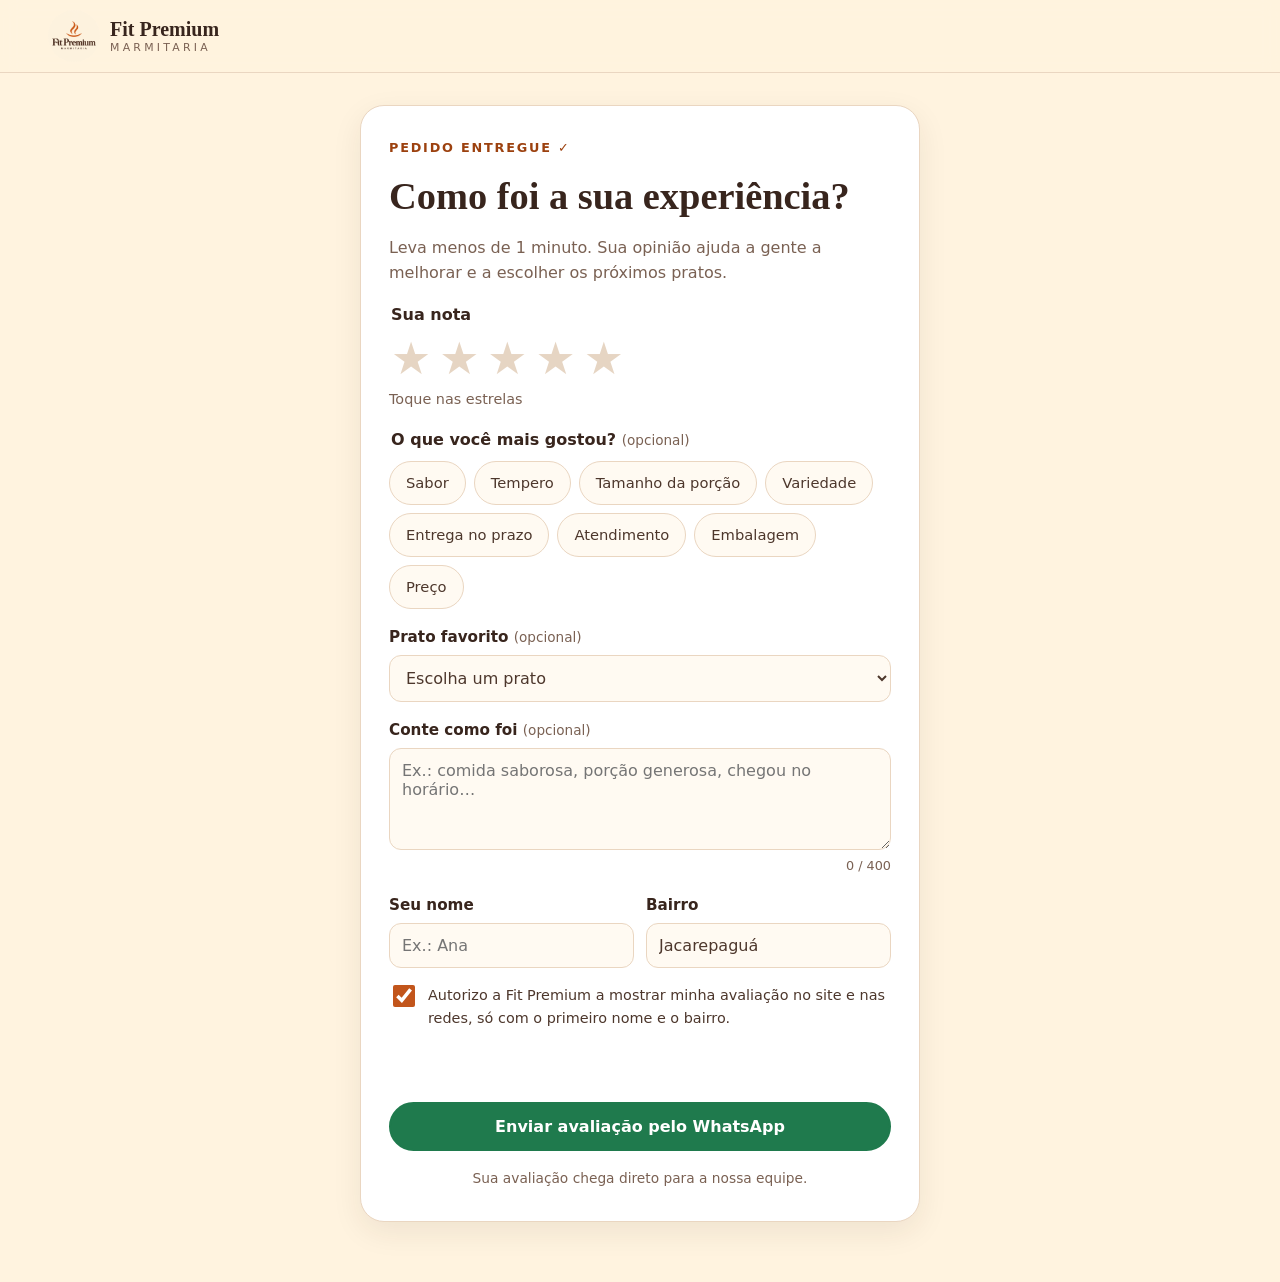
==== avaliar.html @ d8d344cd "Página de avaliação pós-entrega, seção de depoimentos e moqueca de peixe Co-Authored-By: Claude Opus" ====
<!doctype html>
<html lang="pt-BR">
<head>
  <meta charset="utf-8">
  <meta http-equiv="Content-Security-Policy" content="default-src 'self'; script-src 'self'; style-src 'self' https://fonts.googleapis.com; font-src https://fonts.gstatic.com; img-src 'self' data:; connect-src 'self'; object-src 'none'; base-uri 'self'; form-action 'self'">
  <meta name="referrer" content="strict-origin-when-cross-origin">
  <meta name="viewport" content="width=device-width, initial-scale=1, viewport-fit=cover">
  <meta name="robots" content="noindex">
  <title>Avalie seu pedido · Fit Premium</title>
  <meta name="description" content="Conte para a Fit Premium como foi o seu pedido.">
  <link rel="icon" href="logo-fit-premium.png">
  <meta property="og:title" content="Como foi o seu pedido Fit Premium?">
  <meta property="og:description" content="Leva menos de 1 minuto. Sua opinião ajuda a gente a melhorar.">
  <meta property="og:image" content="https://fitpremium.onrender.com/compartilhar.jpg">
  <meta name="theme-color" content="#fff3df">
  <link rel="preconnect" href="https://fonts.googleapis.com">
  <link rel="preconnect" href="https://fonts.gstatic.com" crossorigin>
  <link href="https://fonts.googleapis.com/css2?family=Fraunces:opsz,wght@9..144,500;9..144,700&family=DM+Sans:wght@400;500;700&display=swap" rel="stylesheet">
  <link rel="stylesheet" href="estilo.css">
</head>
<body class="pagina-avaliar">
  <header class="topo">
    <a href="./" class="marca" aria-label="Fit Premium — site">
      <img src="logo-fit-premium.png" alt="" width="52" height="52">
      <span>Fit Premium<small>Marmitaria</small></span>
    </a>
  </header>

  <main class="avaliar">
    <form id="form-avaliar" class="avaliar-card" novalidate>
      <p class="selo">Pedido entregue ✓</p>
      <h1>Como foi a sua experiência?</h1>
      <p class="lead">Leva menos de 1 minuto. Sua opinião ajuda a gente a melhorar e a escolher os próximos pratos.</p>

      <fieldset class="estrelas" id="estrelas">
        <legend>Sua nota</legend>
        <div class="estrelas-linha">
          <input type="radio" name="nota" id="n5" value="5"><label for="n5" title="Excelente">★</label>
          <input type="radio" name="nota" id="n4" value="4"><label for="n4" title="Muito bom">★</label>
          <input type="radio" name="nota" id="n3" value="3"><label for="n3" title="Bom">★</label>
          <input type="radio" name="nota" id="n2" value="2"><label for="n2" title="Ruim">★</label>
          <input type="radio" name="nota" id="n1" value="1"><label for="n1" title="Muito ruim">★</label>
        </div>
        <p class="nota-texto" id="nota-texto" aria-live="polite">Toque nas estrelas</p>
      </fieldset>

      <fieldset class="aspectos">
        <legend>O que você mais gostou? <span>(opcional)</span></legend>
        <div class="chips" id="aspectos"></div>
      </fieldset>

      <label><span>Prato favorito <span class="opcional">(opcional)</span></span>
        <select name="prato" id="sel-prato"><option value="">Escolha um prato</option></select>
      </label>

      <label><span>Conte como foi <span class="opcional">(opcional)</span></span>
        <textarea name="comentario" rows="4" maxlength="400" placeholder="Ex.: comida saborosa, porção generosa, chegou no horário…"></textarea>
        <small class="contador-texto" id="contador-texto">0 / 400</small>
      </label>

      <div class="duas">
        <label>Seu nome<input name="nome" maxlength="40" autocomplete="given-name" placeholder="Ex.: Ana"></label>
        <label>Bairro<input name="bairro" maxlength="40" value="Jacarepaguá"></label>
      </div>

      <label class="check"><input type="checkbox" name="autoriza" checked> Autorizo a Fit Premium a mostrar minha avaliação no site e nas redes, só com o primeiro nome e o bairro.</label>

      <p class="aviso" id="aviso-avaliar" aria-live="polite"></p>
      <button class="btn btn-bloco btn-whats" type="submit">Enviar avaliação pelo WhatsApp</button>
      <p class="pequeno centro">Sua avaliação chega direto para a nossa equipe.</p>
    </form>

    <section class="avaliar-card obrigado" id="obrigado" hidden>
      <p class="selo">Muito obrigado!</p>
      <h1>Sua avaliação foi preparada 💚</h1>
      <p class="lead">Confira se o WhatsApp abriu com a mensagem e toque em <strong>enviar</strong>.</p>
      <div id="obrigado-extra"></div>
      <a class="btn btn-contorno btn-bloco" href="./#montar">Montar meu próximo combo</a>
    </section>
  </main>

  <script src="dados.js"></script>
  <script src="avaliar.js"></script>
</body>
</html>
---- estilo.css ----
:root {
  --creme: #fff3df;
  --creme-claro: #fffaf2;
  --laranja: #c2551b;
  --laranja-escuro: #9c410f;
  --marrom: #38251d;
  --texto: #4d372c;
  --suave: #7a6153;
  --linha: #ead6c1;
  --branco: #fff;
  --verde: #1f7a4d;
  --raio: 18px;
  --sombra: 0 10px 30px rgba(56, 37, 29, .08);
  --serif: 'Fraunces', Georgia, serif;
  --sans: 'DM Sans', system-ui, sans-serif;
}

* { box-sizing: border-box; }
[hidden] { display: none !important; }
html { scroll-behavior: smooth; scroll-padding-top: 84px; }
body { -webkit-text-size-adjust: 100%; margin: 0; background: var(--creme-claro); color: var(--texto); font: 16px/1.6 var(--sans); }
img { max-width: 100%; height: auto; }
a { color: var(--laranja-escuro); }
h1, h2, h3 { font-family: var(--serif); color: var(--marrom); line-height: 1.15; margin: 0 0 .5em; }
h1 { font-size: clamp(2.4rem, 6vw, 4.2rem); }
h2 { font-size: clamp(1.8rem, 4vw, 2.6rem); }
h3 { font-size: 1.3rem; }
.pequeno { font-size: .86rem; color: var(--suave); }

/* Botões */
.btn { display: inline-flex; align-items: center; justify-content: center; gap: 8px; background: var(--laranja); color: #fff; border: 2px solid var(--laranja); padding: 13px 26px; border-radius: 999px; font: 700 1rem var(--sans); text-decoration: none; cursor: pointer; transition: background .2s, transform .1s; }
.btn:hover { background: var(--laranja-escuro); border-color: var(--laranja-escuro); }
.btn:active { transform: scale(.98); }
.btn:disabled { background: #d8c6b6; border-color: #d8c6b6; cursor: not-allowed; }
.btn-contorno { background: transparent; color: var(--marrom); border-color: var(--marrom); }
.btn-contorno:hover { background: var(--marrom); color: #fff; border-color: var(--marrom); }
.btn-pequeno { padding: 8px 18px; font-size: .92rem; }
.btn-bloco { width: 100%; }
.btn-whats { background: var(--verde); border-color: var(--verde); }
.btn-whats:hover { background: #17603c; border-color: #17603c; }
:focus-visible { outline: 3px solid var(--laranja); outline-offset: 2px; }

/* Topo */
.topo { position: sticky; top: 0; z-index: 20; display: flex; align-items: center; justify-content: space-between; gap: 16px; padding: 10px clamp(16px, 4vw, 48px); background: rgba(255, 243, 223, .94); backdrop-filter: blur(8px); border-bottom: 1px solid var(--linha); }
.marca { display: flex; align-items: center; gap: 10px; text-decoration: none; color: var(--marrom); font: 700 1.25rem var(--serif); }
.marca img { width: 52px; height: 52px; border-radius: 50%; object-fit: cover; }
.marca small { display: block; font: 500 .68rem var(--sans); letter-spacing: .3em; text-transform: uppercase; color: var(--suave); }
.topo nav { display: flex; align-items: center; gap: 22px; }
.topo nav a:not(.btn) { color: var(--marrom); text-decoration: none; font-weight: 500; }
.topo nav a:not(.btn):hover { color: var(--laranja); }

/* Hero */
.hero { display: grid; grid-template-columns: 1.2fr 1fr; align-items: center; gap: 32px; padding: clamp(40px, 7vw, 90px) clamp(16px, 6vw, 80px); background: var(--creme); position: relative; overflow: hidden; }
.hero::after { content: ''; position: absolute; right: -120px; bottom: -160px; width: 420px; height: 420px; border-radius: 50%; border: 36px solid rgba(194, 85, 27, .08); }
.selo { display: inline-block; margin: 0 0 14px; color: var(--laranja-escuro); font-weight: 700; font-size: .8rem; letter-spacing: .14em; text-transform: uppercase; }
.lead { font-size: 1.15rem; max-width: 34em; }
.hero-acoes { display: flex; flex-wrap: wrap; gap: 12px; margin: 26px 0 32px; }
.hero-fatos { list-style: none; padding: 0; margin: 0; display: flex; flex-wrap: wrap; gap: 28px; }
.hero-fatos li { display: flex; flex-direction: column; border-left: 3px solid var(--laranja); padding-left: 12px; }
.hero-fatos strong { font: 700 1.1rem var(--serif); color: var(--marrom); }
.hero-fatos span { font-size: .88rem; color: var(--suave); }
.hero-fotos { display: grid; grid-template-columns: 1fr 1fr; gap: 14px; transform: rotate(2deg); position: relative; z-index: 1; }
.hero-fotos img { width: 100%; aspect-ratio: 1; object-fit: cover; border-radius: 22px; box-shadow: 0 18px 40px rgba(56, 37, 29, .18); }
.hero-fotos img:nth-child(2), .hero-fotos img:nth-child(4) { transform: translateY(28px); }

/* Galeria */
.galeria { display: grid; grid-template-columns: repeat(4, 1fr); gap: 14px; max-width: 1180px; margin: 0 auto; }
.galeria figure { margin: 0; overflow: hidden; border-radius: 18px; background: var(--creme); }
.galeria img { display: block; width: 100%; aspect-ratio: 4 / 5; object-fit: cover; transition: transform .4s; }
.galeria figure:hover img { transform: scale(1.05); }

/* Seções */
.secao { padding: clamp(48px, 7vw, 90px) clamp(16px, 6vw, 80px); }
.secao-cab { max-width: 640px; margin: 0 auto 36px; text-align: center; }
.secao-cab p:last-child { color: var(--suave); }

/* Cards de combo */
.combos { display: grid; grid-template-columns: repeat(3, 1fr); gap: 22px; max-width: 1080px; margin: 0 auto; }
.combo { position: relative; background: var(--branco); border: 1px solid var(--linha); border-radius: var(--raio); padding: 30px 26px 26px; box-shadow: var(--sombra); display: flex; flex-direction: column; }
.combo.destaque { border: 2px solid var(--laranja); }
.combo .tag { position: absolute; top: -13px; left: 26px; background: var(--laranja); color: #fff; font-size: .75rem; font-weight: 700; padding: 4px 12px; border-radius: 999px; letter-spacing: .04em; }
.combo .qtd { font: 700 3rem/1 var(--serif); color: var(--laranja); }
.combo .qtd small { font: 500 1rem var(--sans); color: var(--suave); margin-left: 6px; }
.combo h3 { margin: 8px 0 4px; }
.combo .sub { color: var(--suave); margin: 0 0 18px; font-size: .92rem; }
.tabela-precos { width: 100%; border-collapse: collapse; margin-bottom: 18px; }
.tabela-precos td { padding: 9px 0; border-top: 1px solid var(--linha); }
.tabela-precos td:last-child { text-align: right; font-weight: 700; color: var(--marrom); }
.combo .beneficio { font-size: .88rem; margin: 0 0 20px; color: var(--verde); font-weight: 500; }
.combo .beneficio.neutro { color: var(--suave); }
.combo .btn { margin-top: auto; }

/* Montador */
.montador { background: var(--creme); }
.passo-combo { display: flex; justify-content: center; flex-wrap: wrap; gap: 10px; margin-bottom: 30px; }
.opcao-combo { background: var(--branco); border: 2px solid var(--linha); border-radius: 14px; padding: 12px 22px; font: 500 .95rem var(--sans); color: var(--texto); cursor: pointer; text-align: left; }
.opcao-combo strong { display: block; font: 700 1.1rem var(--serif); color: var(--marrom); }
.opcao-combo[aria-checked="true"] { border-color: var(--laranja); background: #fff6ec; box-shadow: 0 0 0 3px rgba(194, 85, 27, .15); }
.montador-grid > * { min-width: 0; }
.montador-grid { display: grid; grid-template-columns: minmax(0, 1fr) 360px; gap: 28px; max-width: 1180px; margin: 0 auto; align-items: start; }

.filtros { display: flex; flex-wrap: wrap; gap: 8px; margin-bottom: 18px; }
.filtro { min-height: 44px; border: 1px solid var(--linha); background: var(--branco); padding: 8px 18px; border-radius: 999px; font: 500 .92rem var(--sans); color: var(--texto); cursor: pointer; }
.filtro[aria-selected="true"] { background: var(--marrom); border-color: var(--marrom); color: #fff; }

.grupo h4 { font: 700 1.05rem var(--serif); color: var(--marrom); margin: 18px 0 10px; display: flex; align-items: baseline; justify-content: space-between; gap: 8px; }
.grupo h4 span { font: 500 .85rem var(--sans); color: var(--suave); }
.grupo h4:first-child { margin-top: 0; }
.prato { display: flex; align-items: center; justify-content: space-between; gap: 14px; background: var(--branco); border: 1px solid var(--linha); border-radius: 14px; padding: 12px 14px 12px 18px; margin-bottom: 8px; transition: border-color .15s; }
.prato.ativo { border-color: var(--laranja); background: #fffaf4; }
.prato-foto { width: 64px; height: 64px; object-fit: cover; border-radius: 12px; flex-shrink: 0; margin-left: -6px; }
.prato-nome { flex: 1; font-weight: 500; color: var(--marrom); }
.prato-nome small { display: block; font-weight: 400; color: var(--suave); font-size: .82rem; }
.contador { display: flex; align-items: center; gap: 4px; flex-shrink: 0; }
.contador button { width: 44px; height: 44px; touch-action: manipulation; border-radius: 50%; border: 1px solid var(--linha); background: var(--creme-claro); font: 700 1.2rem/1 var(--sans); color: var(--marrom); cursor: pointer; }
.contador button:hover:not(:disabled) { background: var(--laranja); border-color: var(--laranja); color: #fff; }
.contador button:disabled { opacity: .35; cursor: not-allowed; }
.contador output { min-width: 28px; text-align: center; font-weight: 700; color: var(--marrom); }

.resumo { position: sticky; top: 90px; background: var(--branco); border: 1px solid var(--linha); border-radius: var(--raio); padding: 24px; box-shadow: var(--sombra); }
.progresso-info { display: flex; justify-content: space-between; font-size: .88rem; color: var(--suave); margin-bottom: 6px; }
.barra { height: 8px; background: var(--creme); border-radius: 999px; overflow: hidden; }
#barra-fill { height: 100%; width: 0; background: var(--laranja); transition: width .25s; }
#barra-fill.completo { background: var(--verde); }
.resumo-itens { list-style: none; padding: 0; margin: 18px 0; max-height: 280px; overflow: auto; }
.resumo-itens li { display: flex; justify-content: space-between; gap: 10px; padding: 8px 0; border-bottom: 1px dashed var(--linha); font-size: .92rem; }
.resumo-itens li span:last-child { white-space: nowrap; font-weight: 500; color: var(--marrom); }
.resumo-itens .vazio { color: var(--suave); justify-content: center; border: 0; font-style: italic; }
.resumo-itens .extra-label { font-size: .75rem; color: var(--laranja-escuro); font-weight: 700; text-transform: uppercase; letter-spacing: .06em; border: 0; padding-bottom: 0; }
.resumo-total div { display: flex; justify-content: space-between; padding: 4px 0; }
.resumo-total strong { font: 700 1.5rem var(--serif); color: var(--marrom); }
.frete span:last-child { font-size: .9rem; text-align: right; }
.frete .gratis { color: var(--verde); font-weight: 700; }
.aviso { min-height: 1.4em; font-size: .88rem; color: var(--laranja-escuro); margin: 10px 0; }
.aviso.ok { color: var(--verde); }
.link-limpar { display: block; margin: 10px auto 0; background: none; border: 0; color: var(--suave); text-decoration: underline; cursor: pointer; font: inherit; font-size: .88rem; }

/* Sobremesas */
.doces { background: var(--marrom); }
.doces h2 { color: var(--creme); }
.doces .selo { color: #f08a4b; }
.doces-grid { display: grid; grid-template-columns: minmax(0, 380px) minmax(0, 1fr); gap: 48px; align-items: center; max-width: 980px; margin: 0 auto; }
.doces-grid img { width: 100%; border-radius: var(--raio); box-shadow: 0 24px 50px rgba(0, 0, 0, .35); }
.doces-lista { list-style: none; padding: 0; margin: 18px 0; display: grid; grid-template-columns: 1fr 1fr; gap: 10px 20px; }
.doces-lista li { color: #f3e4d4; font-size: 1.05rem; padding-left: 20px; position: relative; }
.doces-lista li::before { content: ''; position: absolute; left: 0; top: .55em; width: 9px; height: 9px; border-radius: 50%; background: #f08a4b; }
.doces .pequeno { color: #e3cdb9; margin-bottom: 20px; }
#nota-doces { margin: 0; text-align: right; }
.doces-preco { display: flex; flex-wrap: wrap; gap: 8px; margin: 0 0 12px; }
.doces-preco span { background: #fff3df; color: var(--marrom); font: 700 1rem var(--serif); padding: 8px 14px; border-radius: 999px; white-space: nowrap; }
.doces-combo { color: #ffb98a; font-weight: 500; margin: 0 0 22px; }
.resumo-itens li.desconto span { color: var(--verde); font-weight: 700; }
.oferta-combo { margin: -4px 0 10px; color: var(--verde); font-weight: 500; }

/* Depoimentos */
.avaliacoes { background: var(--creme); }
.depoimentos { display: grid; grid-template-columns: repeat(auto-fit, minmax(260px, 1fr)); gap: 20px; max-width: 1080px; margin: 0 auto; }
.depoimento { margin: 0; background: var(--branco); border: 1px solid var(--linha); border-radius: var(--raio); padding: 24px; box-shadow: var(--sombra); display: flex; flex-direction: column; gap: 10px; }
.dep-estrelas { margin: 0; color: #e0a526; font-size: 1.2rem; letter-spacing: 2px; }
.depoimento blockquote { margin: 0; font-size: 1.02rem; color: var(--texto); }
.depoimento figcaption { margin-top: auto; font-size: .88rem; color: var(--suave); font-weight: 500; }
.link-rodape { color: #ffb98a; font-weight: 700; }

/* Página de avaliação */
.pagina-avaliar { background: var(--creme); }
.avaliar { padding: 32px 16px 60px; }
.avaliar-card { max-width: 560px; margin: 0 auto; background: var(--branco); border: 1px solid var(--linha); border-radius: 24px; padding: 32px 28px; box-shadow: var(--sombra); display: flex; flex-direction: column; gap: 16px; }
.avaliar-card h1 { font-size: clamp(1.8rem, 6vw, 2.4rem); margin: 0; }
.avaliar-card .lead { font-size: 1rem; color: var(--suave); margin: 0; }
.avaliar-card .selo { margin: 0; }
.avaliar-card fieldset { border: 0; padding: 0; margin: 0; }
.avaliar-card legend { font-weight: 700; color: var(--marrom); margin-bottom: 8px; }
.avaliar-card legend span, .opcional { font-weight: 400; color: var(--suave); font-size: .85rem; }
.avaliar-card > label, .avaliar-card .duas label { display: flex; flex-direction: column; gap: 6px; font-weight: 700; color: var(--marrom); font-size: .95rem; }
.avaliar-card input:not([type=radio]):not([type=checkbox]), .avaliar-card select, .avaliar-card textarea { font: 1rem var(--sans); padding: 12px; border: 1px solid var(--linha); border-radius: 12px; background: var(--creme-claro); color: var(--texto); width: 100%; font-weight: 400; }
.estrelas-linha { display: flex; flex-direction: row-reverse; justify-content: flex-end; gap: 4px; }
.estrelas-linha input { position: absolute; opacity: 0; width: 1px; height: 1px; }
.estrelas-linha label { font-size: 2.8rem; line-height: 1; color: #e6d5c3; cursor: pointer; padding: 2px; transition: transform .1s, color .1s; }
.estrelas-linha label:hover, .estrelas-linha label:hover ~ label, .estrelas-linha input:checked ~ label { color: #e0a526; }
.estrelas-linha input:focus-visible + label { outline: 3px solid var(--laranja); border-radius: 8px; }
.estrelas-linha label:active { transform: scale(1.15); }
.nota-texto { margin: 4px 0 0; color: var(--suave); font-size: .9rem; min-height: 1.4em; }
.chips { display: flex; flex-wrap: wrap; gap: 8px; }
.chip { display: inline-flex; align-items: center; min-height: 44px; padding: 8px 16px; border: 1px solid var(--linha); border-radius: 999px; background: var(--creme-claro); cursor: pointer; font-size: .92rem; color: var(--texto); user-select: none; }
.chip input { position: absolute; opacity: 0; width: 1px; height: 1px; }
.chip:has(input:checked) { background: var(--marrom); border-color: var(--marrom); color: #fff; }
.chip:has(input:focus-visible) { outline: 3px solid var(--laranja); outline-offset: 2px; }
.contador-texto { align-self: flex-end; font-weight: 400; color: var(--suave); font-size: .8rem; }
.check { flex-direction: row !important; align-items: flex-start; gap: 10px !important; font-weight: 400 !important; color: var(--texto) !important; font-size: .9rem !important; }
.check input { width: 22px; height: 22px; flex-shrink: 0; margin-top: 1px; accent-color: var(--laranja); }
.centro { text-align: center; margin: 0; }
.obrigado #obrigado-extra { display: flex; flex-direction: column; gap: 12px; }
.obrigado #obrigado-extra p { margin: 0; }

/* Cardápio */
.cardapio { display: grid; grid-template-columns: repeat(auto-fit, minmax(260px, 1fr)); gap: 22px; max-width: 1080px; margin: 0 auto; }
.cardapio-cat { background: var(--branco); border: 1px solid var(--linha); border-radius: var(--raio); padding: 24px; }
.cardapio-cat h3 { display: flex; justify-content: space-between; align-items: baseline; }
.cardapio-cat h3 span { font: 500 .85rem var(--sans); color: var(--suave); }
.cardapio-cat ul { margin: 0; padding-left: 1.1em; }
.cardapio-cat li { margin: 6px 0; }
.cardapio-cat li::marker { color: var(--laranja); }

/* Info */
.info { display: grid; grid-template-columns: repeat(3, 1fr); gap: 22px; background: var(--marrom); }
.info-card { color: #f3e4d4; }
.info-card h3 { color: var(--creme); }
.info-card a { color: #ffb98a; }
.info-card strong { color: #fff; }

.rodape { text-align: center; padding: 40px 16px 110px; background: #2b1c16; color: #cdb7a4; }
.rodape img { border-radius: 50%; }
.rodape p { margin: 6px 0; }

/* Barra do celular */
.barra-movel { display: none; }

/* Checkout */
dialog { border: 0; border-radius: var(--raio); padding: 0; width: min(520px, calc(100vw - 24px)); max-height: calc(100vh - 24px); color: var(--texto); box-shadow: 0 30px 80px rgba(0, 0, 0, .3); }
dialog::backdrop { background: rgba(43, 28, 22, .6); }
#form-checkout { padding: 24px; display: flex; flex-direction: column; gap: 12px; }
.dlg-cab { display: flex; justify-content: space-between; align-items: center; }
.dlg-cab h3 { margin: 0; }
.fechar { background: none; border: 0; font-size: 1.8rem; line-height: 1; cursor: pointer; color: var(--suave); }
#form-checkout label { display: flex; flex-direction: column; gap: 4px; font-size: .88rem; font-weight: 500; color: var(--marrom); }
#form-checkout input:not([type=radio]), #form-checkout select, #form-checkout textarea { font: 1rem var(--sans); padding: 11px 12px; border: 1px solid var(--linha); border-radius: 10px; background: var(--creme-claro); color: var(--texto); width: 100%; }
.duas { display: grid; grid-template-columns: 1fr 1fr; gap: 12px; }
#campos-endereco { display: flex; flex-direction: column; gap: 12px; }
.opcoes { border: 0; padding: 0; margin: 0; display: flex; gap: 20px; }
.opcoes legend { font-size: .88rem; font-weight: 500; color: var(--marrom); margin-bottom: 4px; }
#form-checkout .opcoes label { flex-direction: row; align-items: center; gap: 6px; font-weight: 400; font-size: 1rem; }

/* Responsivo */
@media (max-width: 960px) {
  .montador-grid { grid-template-columns: minmax(0, 1fr); }
  .resumo { position: static; }
  .combos { grid-template-columns: 1fr; max-width: 460px; }
  .galeria { grid-template-columns: repeat(3, 1fr); }
  .info { grid-template-columns: 1fr; }
  .doces-grid { grid-template-columns: 1fr; gap: 28px; }
  .doces-grid img { max-width: 360px; margin: 0 auto; }
  .barra-movel { position: fixed; left: 0; right: 0; bottom: 0; z-index: 30; display: flex; align-items: center; justify-content: space-between; gap: 12px; padding: 12px 16px calc(12px + env(safe-area-inset-bottom)); background: var(--marrom); color: #fff; box-shadow: 0 -8px 24px rgba(0, 0, 0, .15); transform: translateY(100%); transition: transform .25s; }
  .barra-movel.visivel { transform: none; }
  .barra-movel strong { display: block; font: 700 1.2rem var(--serif); }
  .barra-movel span { font-size: .82rem; color: #e3cdb9; }
}
@media (max-width: 720px) {
  .topo nav a:not(.btn) { display: none; }
  .topo { padding: 8px 16px; }
  .marca { font-size: 1.1rem; white-space: nowrap; }
  .marca img { width: 44px; height: 44px; }
  .marca small { font-size: .6rem; letter-spacing: .25em; }
  .topo .btn { white-space: nowrap; }
  .hero { padding-top: 32px; }
  .hero-acoes { display: grid; grid-template-columns: 1fr 1fr; gap: 10px; }
  .hero-acoes .btn { padding: 13px 8px; font-size: .88rem; white-space: nowrap; }
  .hero-fatos { display: grid; grid-template-columns: 1fr 1fr 1fr; gap: 10px; }
  .hero-fatos li { padding-left: 8px; }
  .hero-fatos strong { font-size: .95rem; }
  .hero-fatos span { font-size: .75rem; }
  .passo-combo { display: grid; grid-template-columns: repeat(3, 1fr); gap: 8px; }
  .opcao-combo { padding: 10px 6px; text-align: center; font-size: .78rem; line-height: 1.35; }
  .opcao-combo strong { font-size: 1rem; }
  .filtros { flex-wrap: nowrap; overflow-x: auto; margin: 0 -16px 18px; padding: 0 16px 4px; scrollbar-width: none; }
  .filtro { flex-shrink: 0; }
  .prato-foto { width: 52px; height: 52px; }
  .prato-nome { font-size: .95rem; line-height: 1.3; }
  dialog { width: 100vw; max-width: 100vw; max-height: 100dvh; height: 100dvh; margin: 0; border-radius: 0; }
  #form-checkout { padding: 20px 16px calc(20px + env(safe-area-inset-bottom)); }
  .hero { grid-template-columns: 1fr; text-align: left; }
  .hero-fotos { transform: none; margin-bottom: 20px; }
  .galeria { display: flex; overflow-x: auto; scroll-snap-type: x mandatory; margin: 0 -16px; padding: 0 16px 8px; }
  .galeria figure { flex: 0 0 72%; scroll-snap-align: start; scroll-margin-left: 16px; }
  .hero-fatos { gap: 18px; }
  .prato { padding: 10px 10px 10px 14px; }
  .duas { grid-template-columns: 1fr; }
  #btn-doces { width: 100%; }
}
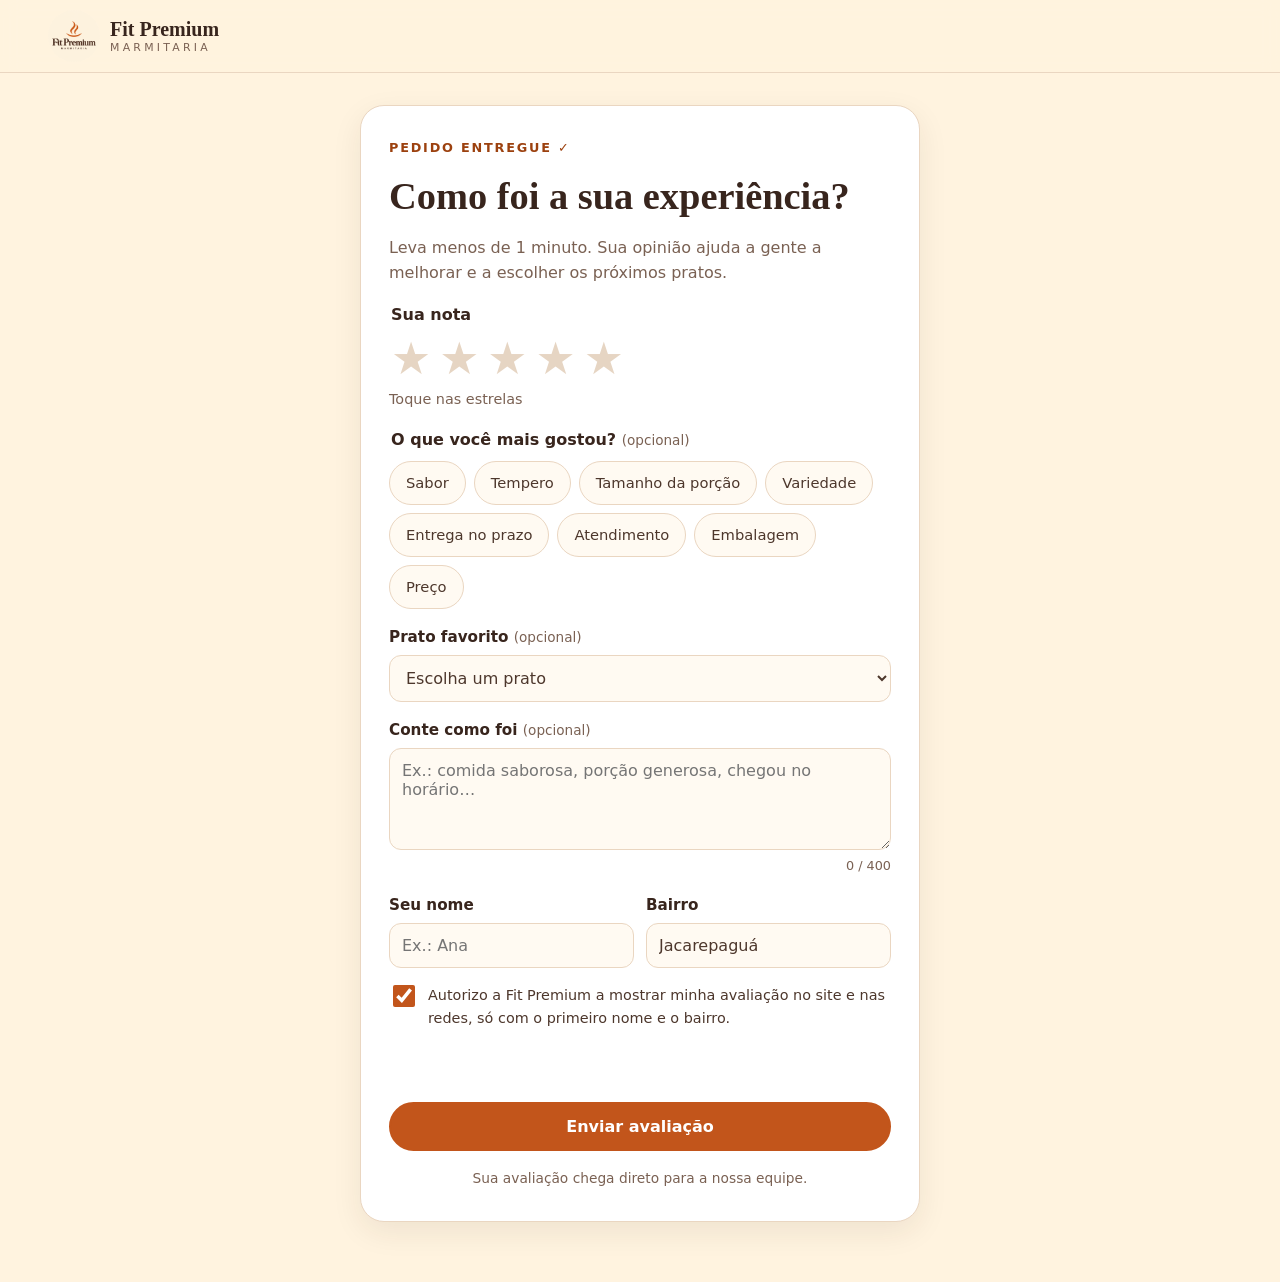
==== commit 93b513a3: "Pedidos registrados no servidor com número, WhatsApp do cliente e avaliações salvas Co-Authored-By: " ====
--- a/avaliar.html
+++ b/avaliar.html
@@ -2,7 +2,7 @@
 <html lang="pt-BR">
 <head>
   <meta charset="utf-8">
-  <meta http-equiv="Content-Security-Policy" content="default-src 'self'; script-src 'self'; style-src 'self' https://fonts.googleapis.com; font-src https://fonts.gstatic.com; img-src 'self' data:; connect-src 'self'; object-src 'none'; base-uri 'self'; form-action 'self'">
+  <meta http-equiv="Content-Security-Policy" content="default-src 'self'; script-src 'self'; style-src 'self' https://fonts.googleapis.com; font-src https://fonts.gstatic.com; img-src 'self' data:; connect-src 'self' https://fitpremium-api.onrender.com; object-src 'none'; base-uri 'self'; form-action 'self'">
   <meta name="referrer" content="strict-origin-when-cross-origin">
   <meta name="viewport" content="width=device-width, initial-scale=1, viewport-fit=cover">
   <meta name="robots" content="noindex">
@@ -66,14 +66,14 @@
       <label class="check"><input type="checkbox" name="autoriza" checked> Autorizo a Fit Premium a mostrar minha avaliação no site e nas redes, só com o primeiro nome e o bairro.</label>
 
       <p class="aviso" id="aviso-avaliar" aria-live="polite"></p>
-      <button class="btn btn-bloco btn-whats" type="submit">Enviar avaliação pelo WhatsApp</button>
+      <button class="btn btn-bloco" type="submit">Enviar avaliação</button>
       <p class="pequeno centro">Sua avaliação chega direto para a nossa equipe.</p>
     </form>
 
     <section class="avaliar-card obrigado" id="obrigado" hidden>
       <p class="selo">Muito obrigado!</p>
-      <h1>Sua avaliação foi preparada 💚</h1>
-      <p class="lead">Confira se o WhatsApp abriu com a mensagem e toque em <strong>enviar</strong>.</p>
+      <h1>Avaliação recebida 💚</h1>
+      <p class="lead" id="obrigado-lead">Sua opinião já chegou para a nossa equipe.</p>
       <div id="obrigado-extra"></div>
       <a class="btn btn-contorno btn-bloco" href="./#montar">Montar meu próximo combo</a>
     </section>
--- a/estilo.css
+++ b/estilo.css
@@ -229,6 +229,11 @@
 .opcoes { border: 0; padding: 0; margin: 0; display: flex; gap: 20px; }
 .opcoes legend { font-size: .88rem; font-weight: 500; color: var(--marrom); margin-bottom: 4px; }
 #form-checkout .opcoes label { flex-direction: row; align-items: center; gap: 6px; font-weight: 400; font-size: 1rem; }
+
+/* Confirmação do pedido */
+.pedido-ok { padding: 28px 24px; display: flex; flex-direction: column; gap: 12px; text-align: center; }
+.pedido-ok h3 { font-size: 1.8rem; margin: 0; }
+.pedido-ok p { margin: 0; }
 
 /* Responsivo */
 @media (max-width: 960px) {
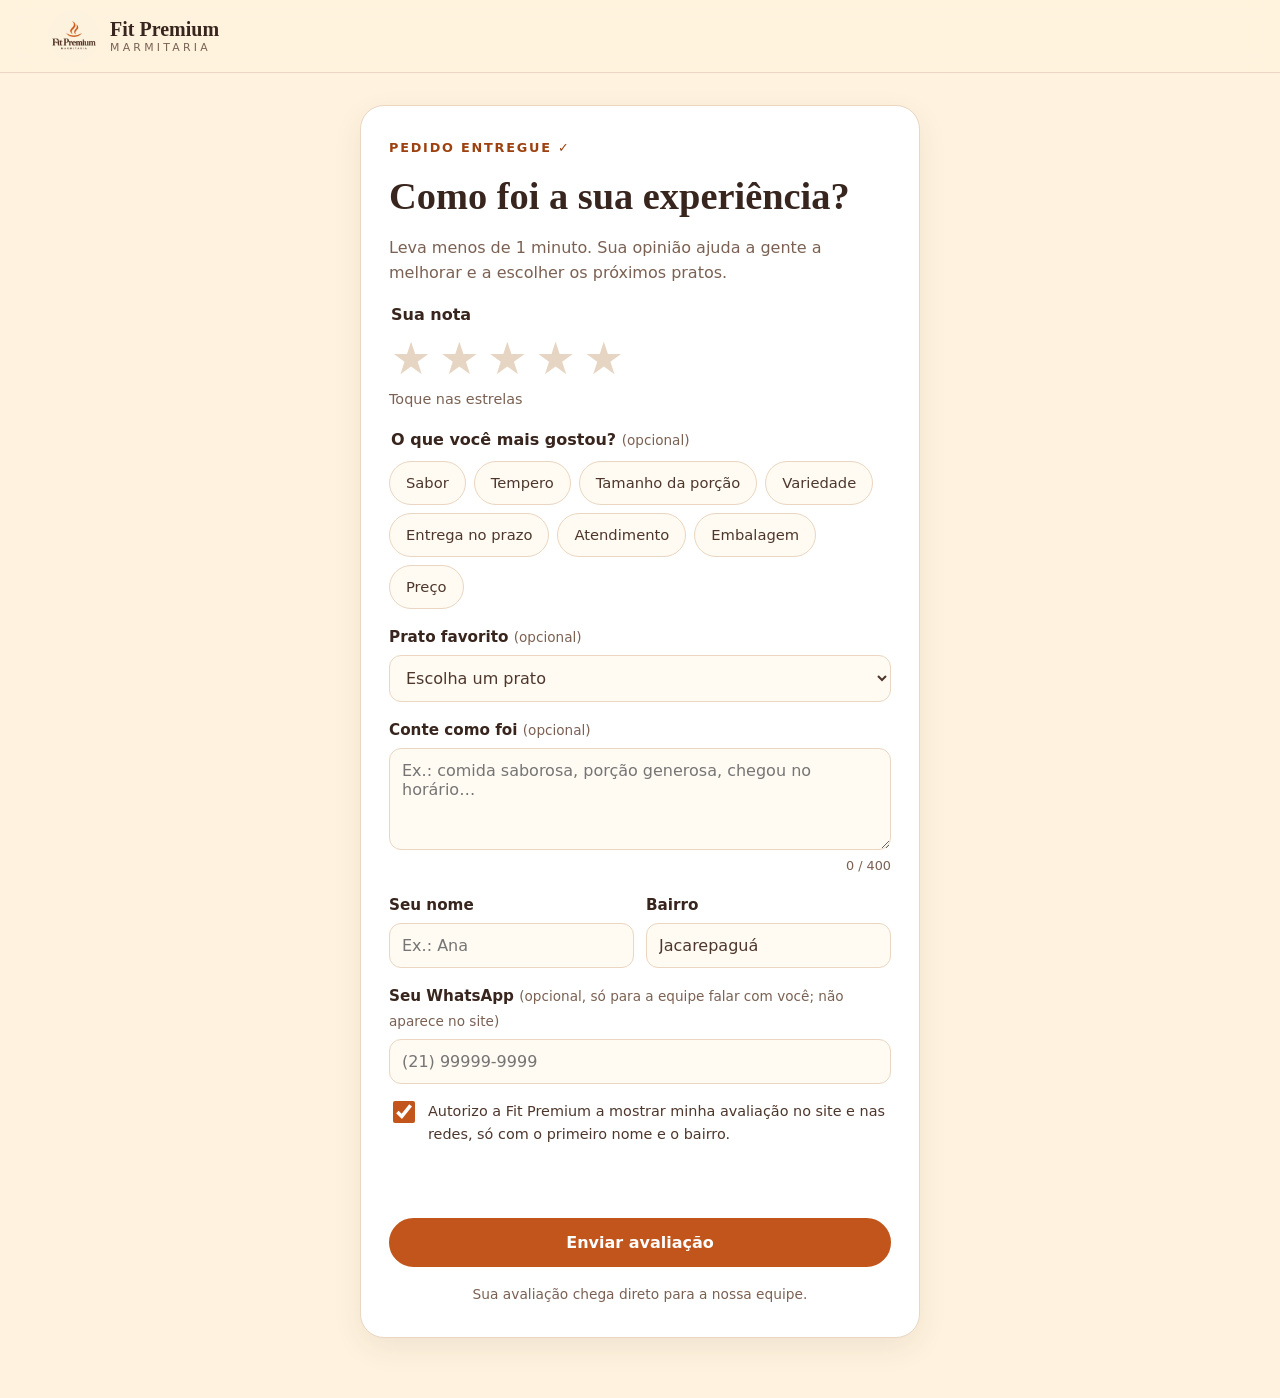
==== commit eae05e20: "Sem retirada, chave Pix, cashback de 1ª compra (R$ 30 em 30 dias, kits de 15+), pedido só de adicion" ====
--- a/avaliar.html
+++ b/avaliar.html
@@ -16,7 +16,7 @@
   <link rel="preconnect" href="https://fonts.googleapis.com">
   <link rel="preconnect" href="https://fonts.gstatic.com" crossorigin>
   <link href="https://fonts.googleapis.com/css2?family=Fraunces:opsz,wght@9..144,500;9..144,700&family=DM+Sans:wght@400;500;700&display=swap" rel="stylesheet">
-  <link rel="stylesheet" href="estilo.css">
+  <link rel="stylesheet" href="estilo.css?v=20260930c">
 </head>
 <body class="pagina-avaliar">
   <header class="topo">
@@ -62,6 +62,8 @@
         <label>Seu nome<input name="nome" maxlength="40" autocomplete="given-name" placeholder="Ex.: Ana"></label>
         <label>Bairro<input name="bairro" maxlength="40" value="Jacarepaguá"></label>
       </div>
+      <label><span>Seu WhatsApp <span class="opcional">(opcional, só para a equipe falar com você; não aparece no site)</span></span>
+        <input name="telefone" inputmode="tel" autocomplete="tel-national" placeholder="(21) 99999-9999" maxlength="16"></label>
 
       <label class="check"><input type="checkbox" name="autoriza" checked> Autorizo a Fit Premium a mostrar minha avaliação no site e nas redes, só com o primeiro nome e o bairro.</label>
 
@@ -79,7 +81,7 @@
     </section>
   </main>
 
-  <script src="dados.js"></script>
-  <script src="avaliar.js"></script>
+  <script src="dados.js?v=20260930c"></script>
+  <script src="avaliar.js?v=20260930c"></script>
 </body>
 </html>
--- a/estilo.css
+++ b/estilo.css
@@ -266,8 +266,8 @@
   .passo-combo { display: grid; grid-template-columns: repeat(3, 1fr); gap: 8px; }
   .opcao-combo { padding: 10px 6px; text-align: center; font-size: .78rem; line-height: 1.35; }
   .opcao-combo strong { font-size: 1rem; }
-  .filtros { flex-wrap: nowrap; overflow-x: auto; margin: 0 -16px 18px; padding: 0 16px 4px; scrollbar-width: none; }
-  .filtro { flex-shrink: 0; }
+  .filtros { gap: 6px; }
+  .filtro { padding: 8px 14px; font-size: .88rem; }
   .prato-foto { width: 52px; height: 52px; }
   .prato-nome { font-size: .95rem; line-height: 1.3; }
   dialog { width: 100vw; max-width: 100vw; max-height: 100dvh; height: 100dvh; margin: 0; border-radius: 0; }
@@ -281,3 +281,38 @@
   .duas { grid-template-columns: 1fr; }
   #btn-doces { width: 100%; }
 }
+
+/* Entrega, brinde e indicação no checkout */
+.info { grid-template-columns: repeat(2, minmax(0, 1fr)); }
+.taxa-entrega { margin: 0; font-size: .92rem; font-weight: 500; color: var(--marrom); min-height: 1.4em; }
+.taxa-entrega.gratis { color: var(--verde); font-weight: 700; }
+.total-checkout { display: flex; justify-content: space-between; align-items: baseline; border-top: 1px dashed var(--linha); padding-top: 10px; }
+.total-checkout strong { font: 700 1.4rem var(--serif); color: var(--marrom); }
+.extras-checkout { border: 1px solid var(--linha); border-radius: 12px; padding: 10px 14px; background: var(--creme-claro); }
+.extras-checkout summary { cursor: pointer; font-weight: 700; color: var(--laranja-escuro); min-height: 32px; display: flex; align-items: center; }
+.extras-checkout[open] { display: flex; flex-direction: column; gap: 10px; }
+.sera-entrega { display: flex; flex-direction: column; gap: 6px; margin-top: 14px; }
+.sera-entrega label { color: #fff; font-weight: 700; }
+.sera-entrega div { display: flex; gap: 8px; }
+.sera-entrega input { flex: 1; min-width: 0; font: 1rem var(--sans); padding: 10px 12px; border-radius: 10px; border: 0; }
+.sera-entrega p { margin: 0; min-height: 1.4em; color: #fff3df; font-weight: 500; }
+@media (max-width: 960px) { .info { grid-template-columns: 1fr; } }
+.pix-box { background: #eaf6ef; border: 1px solid #b9dcc7; border-radius: 14px; padding: 14px; display: flex; flex-direction: column; gap: 8px; text-align: left; }
+.pix-box p { margin: 0; }
+.pix-chave { font: 700 1.05rem var(--sans); color: var(--marrom); word-break: break-all; user-select: all; background: #fff; padding: 8px 10px; border-radius: 8px; }
+
+/* Marmitas avulsas e economia dos combos */
+.tabela-precos s { color: var(--suave); font-weight: 400; font-size: .85em; margin-right: 4px; }
+.combo .economia { display: inline-block; align-self: flex-start; margin: 0 0 12px; background: #eaf6ef; color: var(--verde); font-weight: 700; font-size: .9rem; padding: 4px 12px; border-radius: 999px; }
+.avulsa-nota { grid-column: 1 / -1; text-align: center; color: var(--suave); margin: 4px 0 0; }
+.avulsa-nota .link-limpar { display: inline; margin: 0 0 0 6px; color: var(--laranja-escuro); font-weight: 700; }
+@media (max-width: 720px) { .passo-combo { grid-template-columns: repeat(2, 1fr); } }
+
+/* SEO: selo dentro do h1 e bairros atendidos */
+h1 .selo { display: block; font-family: var(--sans); font-size: .8rem; line-height: 1.4; margin-bottom: 14px; }
+.regioes { background: var(--creme-claro); }
+.lista-bairros { list-style: none; padding: 0; margin: 0 auto; max-width: 900px; display: grid; gap: 12px; }
+.lista-bairros li { background: var(--branco); border: 1px solid var(--linha); border-radius: 14px; padding: 14px 18px; line-height: 1.5; }
+.lista-bairros strong { color: var(--marrom); }
+/* Campo-armadilha contra robôs (fora da tela, sem ocupar espaço). */
+.hp { position: absolute !important; left: -9999px !important; width: 1px; height: 1px; overflow: hidden; }
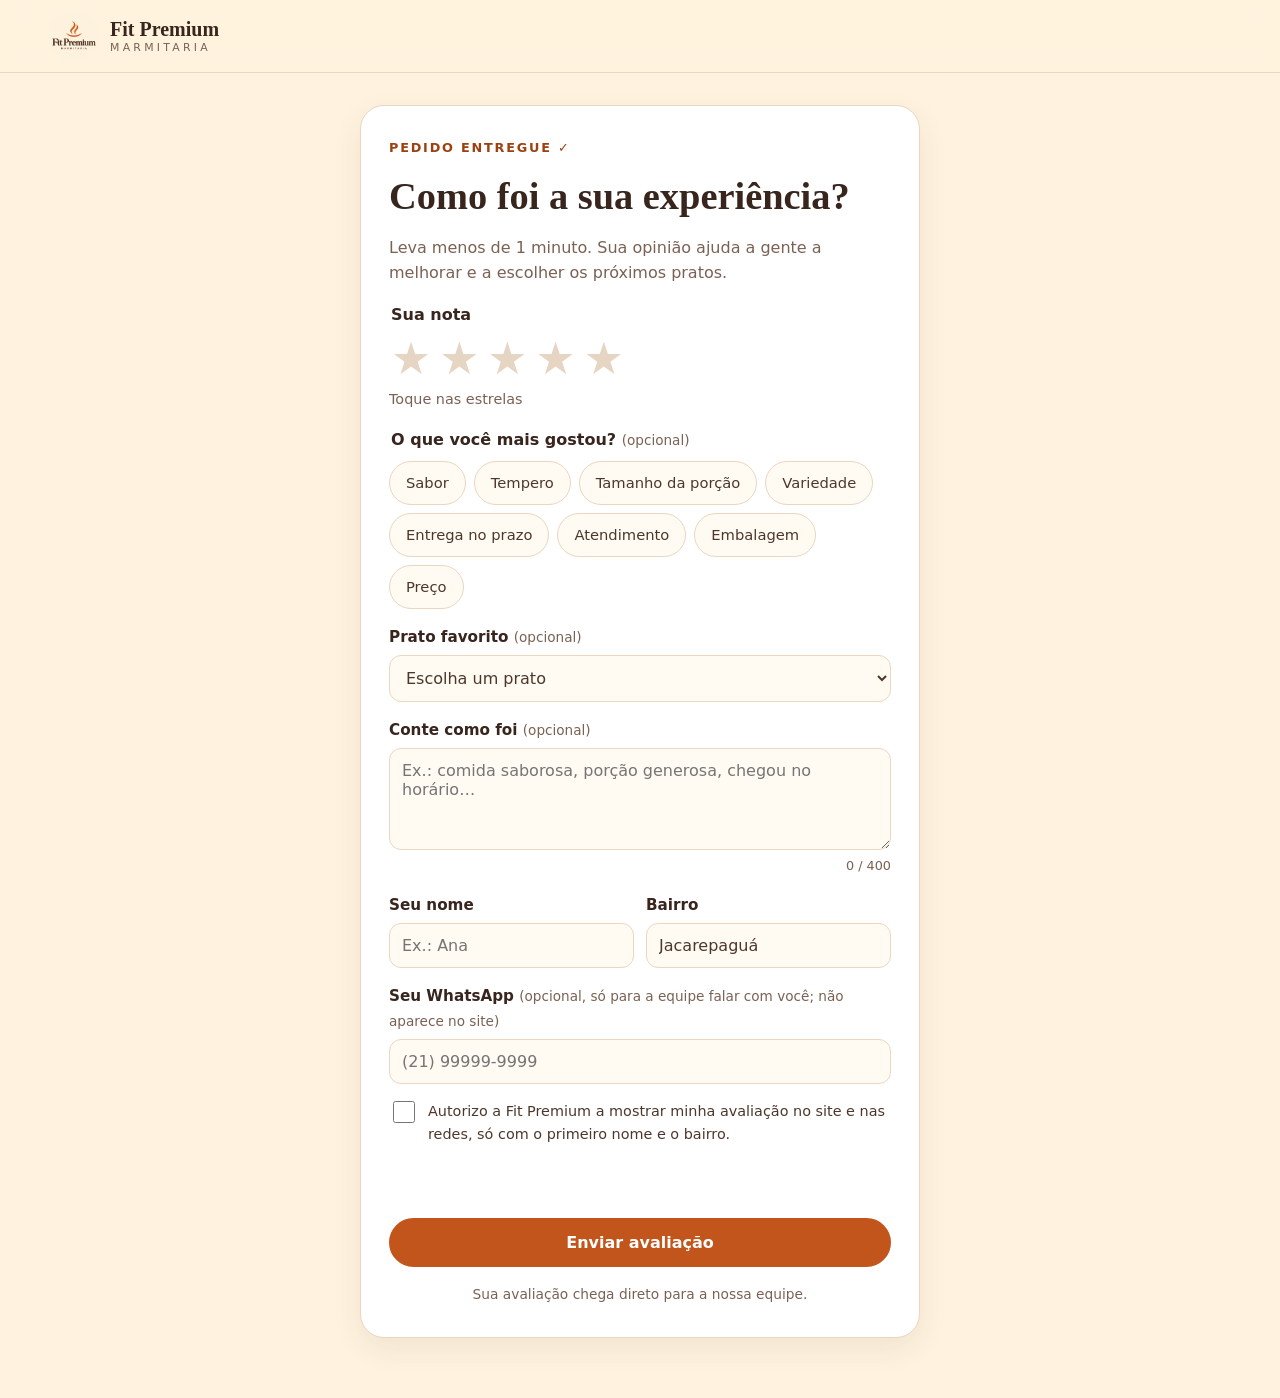
==== commit 88bb8517: "Correções da auditoria: sem 'outros bairros R$ 15–20', erro da API aparece no checkout, Colônia nas " ====
--- a/avaliar.html
+++ b/avaliar.html
@@ -65,7 +65,7 @@
       <label><span>Seu WhatsApp <span class="opcional">(opcional, só para a equipe falar com você; não aparece no site)</span></span>
         <input name="telefone" inputmode="tel" autocomplete="tel-national" placeholder="(21) 99999-9999" maxlength="16"></label>
 
-      <label class="check"><input type="checkbox" name="autoriza" checked> Autorizo a Fit Premium a mostrar minha avaliação no site e nas redes, só com o primeiro nome e o bairro.</label>
+      <label class="check"><input type="checkbox" name="autoriza"> Autorizo a Fit Premium a mostrar minha avaliação no site e nas redes, só com o primeiro nome e o bairro.</label>
 
       <p class="aviso" id="aviso-avaliar" aria-live="polite"></p>
       <button class="btn btn-bloco" type="submit">Enviar avaliação</button>
@@ -77,7 +77,7 @@
       <h1>Avaliação recebida 💚</h1>
       <p class="lead" id="obrigado-lead">Sua opinião já chegou para a nossa equipe.</p>
       <div id="obrigado-extra"></div>
-      <a class="btn btn-contorno btn-bloco" href="./#montar">Montar meu próximo combo</a>
+      <a class="btn btn-contorno btn-bloco" href="./#montar">Montar meu próximo kit</a>
     </section>
   </main>
 
--- a/estilo.css
+++ b/estilo.css
@@ -223,7 +223,7 @@
 .dlg-cab h3 { margin: 0; }
 .fechar { background: none; border: 0; font-size: 1.8rem; line-height: 1; cursor: pointer; color: var(--suave); }
 #form-checkout label { display: flex; flex-direction: column; gap: 4px; font-size: .88rem; font-weight: 500; color: var(--marrom); }
-#form-checkout input:not([type=radio]), #form-checkout select, #form-checkout textarea { font: 1rem var(--sans); padding: 11px 12px; border: 1px solid var(--linha); border-radius: 10px; background: var(--creme-claro); color: var(--texto); width: 100%; }
+#form-checkout input:not([type=radio]):not([type=checkbox]), #form-checkout select, #form-checkout textarea { font: 1rem var(--sans); padding: 11px 12px; border: 1px solid var(--linha); border-radius: 10px; background: var(--creme-claro); color: var(--texto); width: 100%; }
 .duas { display: grid; grid-template-columns: 1fr 1fr; gap: 12px; }
 #campos-endereco { display: flex; flex-direction: column; gap: 12px; }
 .opcoes { border: 0; padding: 0; margin: 0; display: flex; gap: 20px; }
@@ -258,7 +258,8 @@
   .topo .btn { white-space: nowrap; }
   .hero { padding-top: 32px; }
   .hero-acoes { display: grid; grid-template-columns: 1fr 1fr; gap: 10px; }
-  .hero-acoes .btn { padding: 13px 8px; font-size: .88rem; white-space: nowrap; }
+  .hero-acoes .btn { padding: 12px 8px; font-size: .88rem; line-height: 1.25; text-align: center; min-width: 0; }
+  .hero-texto { min-width: 0; }
   .hero-fatos { display: grid; grid-template-columns: 1fr 1fr 1fr; gap: 10px; }
   .hero-fatos li { padding-left: 8px; }
   .hero-fatos strong { font-size: .95rem; }
@@ -316,3 +317,23 @@
 .lista-bairros strong { color: var(--marrom); }
 /* Campo-armadilha contra robôs (fora da tela, sem ocupar espaço). */
 .hp { position: absolute !important; left: -9999px !important; width: 1px; height: 1px; overflow: hidden; }
+
+/* Marketing: faixa de ofertas, entrega, quiz, sugestão, dúvidas e lembrete */
+.aviso-topo { background: var(--marrom); color: var(--creme); text-align: center; font: 500 .88rem/1.4 var(--sans); padding: 8px 16px; min-height: 36px; }
+.hero-entrega { display: inline-block; margin: 0 0 18px; padding: 8px 14px; border-radius: 999px; background: #e7f3ec; color: var(--verde); font-weight: 700; font-size: .92rem; }
+.quiz { margin-top: 28px; background: var(--branco); border: 1px solid var(--linha); border-radius: var(--raio); padding: 22px; box-shadow: var(--sombra); }
+.quiz label { display: flex; flex-direction: column; gap: 6px; font-weight: 500; }
+.quiz select { min-height: 44px; border: 1px solid var(--linha); border-radius: 12px; padding: 8px 12px; font: inherit; background: var(--creme-claro); }
+.quiz-resultado { font-weight: 700; color: var(--marrom); margin: 16px 0 12px; }
+.monte-pra-mim { display: flex; flex-wrap: wrap; align-items: center; gap: 8px 12px; margin: 0 0 18px; }
+.monte-pra-mim span { font-size: .86rem; color: var(--suave); }
+.duvidas details { background: var(--branco); border: 1px solid var(--linha); border-radius: 14px; padding: 4px 18px; margin-bottom: 10px; }
+.duvidas summary { cursor: pointer; font-weight: 700; color: var(--marrom); min-height: 44px; display: flex; align-items: center; }
+.duvidas details p { margin: 0 0 14px; }
+.lembrete { position: fixed; right: 16px; bottom: 16px; z-index: 40; max-width: 320px; background: var(--branco); border: 1px solid var(--linha); border-radius: var(--raio); padding: 16px 44px 16px 16px; box-shadow: 0 16px 40px rgba(56, 37, 29, .22); }
+.lembrete p { margin: 0 0 10px; }
+.lembrete .fechar { position: absolute; top: 6px; right: 6px; width: 36px; height: 36px; border: 0; background: none; font-size: 1.4rem; color: var(--suave); cursor: pointer; }
+@media (max-width: 760px) {
+  .lembrete { left: 16px; right: 16px; max-width: none; bottom: calc(16px + env(safe-area-inset-bottom)); }
+  .quiz { padding: 18px; }
+}
